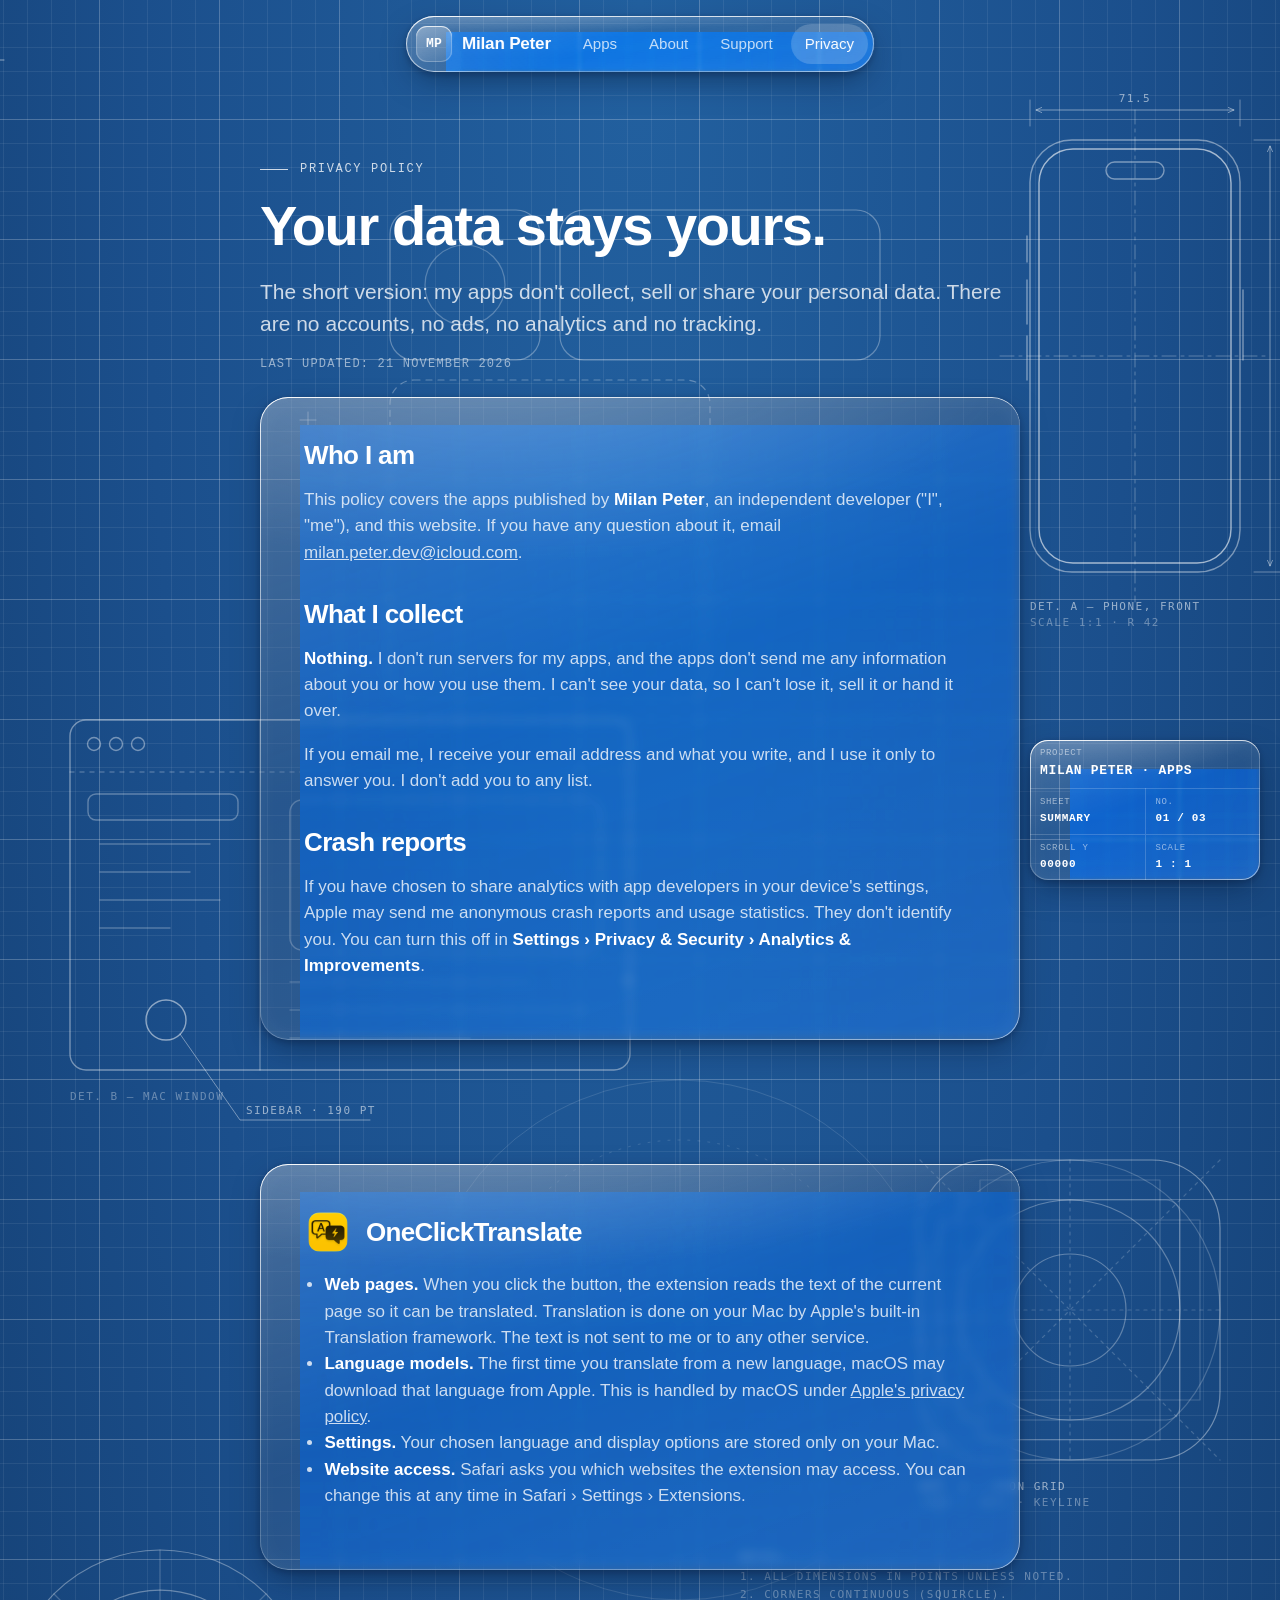
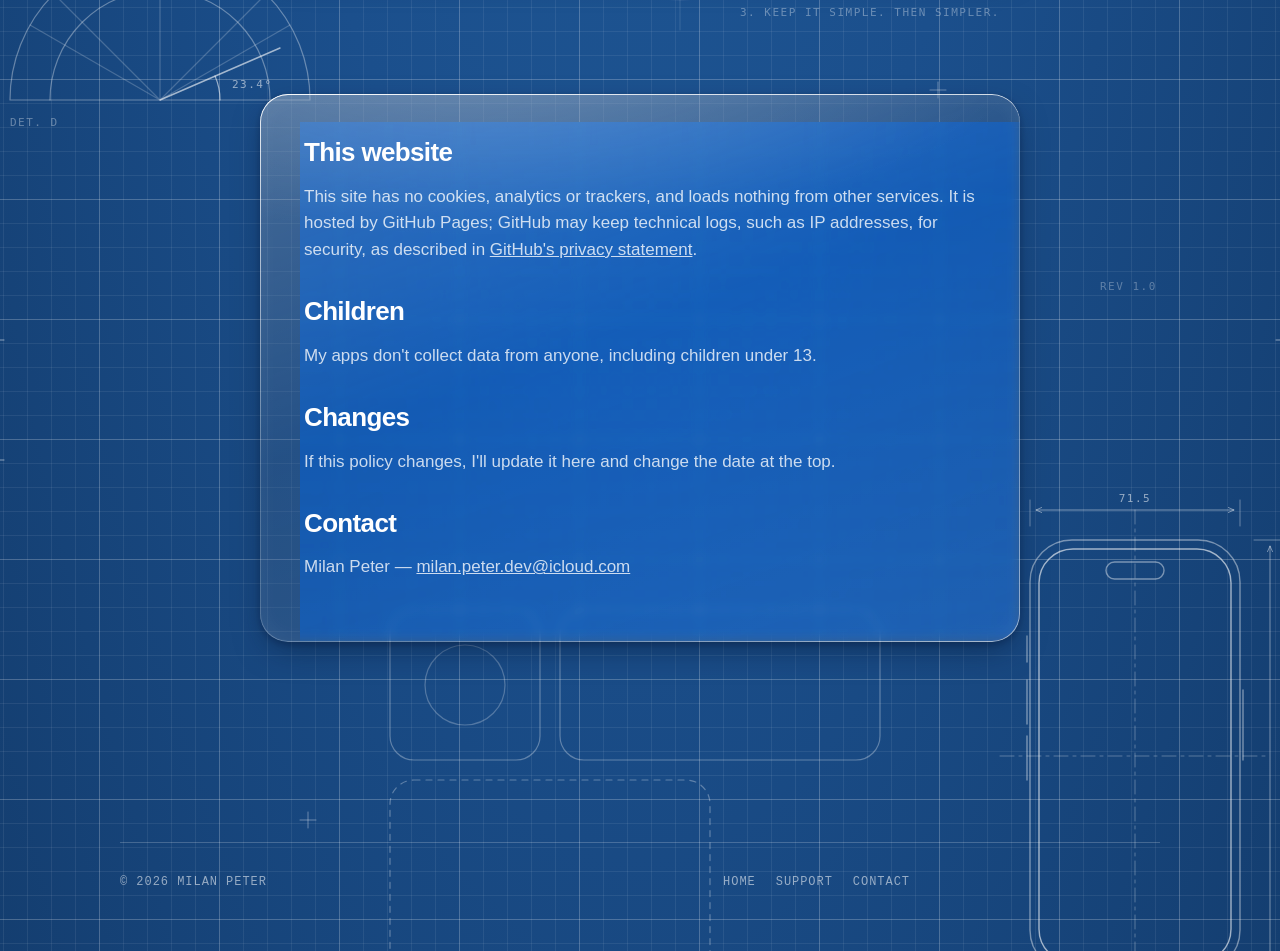
==== privacy.html @ 14f158d1 "First version of the developer website Blueprint background with fixed liquid-glass navigation, home" ====
<!doctype html>
<html lang="en">
<head>
  <meta charset="utf-8">
  <meta name="viewport" content="width=device-width, initial-scale=1, viewport-fit=cover">
  <title>Privacy Policy — Milan Peter</title>
  <meta name="description" content="Privacy policy for Milan Peter's apps and this website.">
  <meta name="theme-color" content="#1b4f8c">
  <link rel="icon" href="assets/favicon.svg" type="image/svg+xml">
  <link rel="stylesheet" href="assets/style.css">
</head>
<body>

  <nav class="nav glass" aria-label="Main">
    <a class="brand" href="index.html"><span class="monogram" aria-hidden="true">MP</span><span class="name">Milan Peter</span></a>
    <a class="link" href="index.html#apps">Apps</a>
    <a class="link" href="index.html#about">About</a>
    <a class="link" href="support.html">Support</a>
    <a class="link" href="privacy.html" aria-current="page">Privacy</a>
  </nav>

  <aside class="title-block glass" aria-hidden="true">
    <table>
      <tr><td colspan="2"><span class="k">Project</span><span class="v big">Milan Peter · Apps</span></td></tr>
      <tr>
        <td><span class="k">Sheet</span><span class="v" id="tb-sheet">Privacy</span></td>
        <td><span class="k">No.</span><span class="v" id="tb-no">01 / 03</span></td>
      </tr>
      <tr>
        <td><span class="k">Scroll Y</span><span class="v" id="tb-y">00000</span></td>
        <td><span class="k">Scale</span><span class="v">1 : 1</span></td>
      </tr>
    </table>
  </aside>

  <main>
    <div class="doc">

      <section id="summary" data-sheet="Summary" style="padding-top:20px">
        <p class="eyebrow">Privacy Policy</p>
        <h1>Your data stays yours.</h1>
        <p class="lede">The short version: my apps don't collect, sell or share your personal data. There are no accounts, no ads, no analytics and no tracking.</p>
        <p class="updated">Last updated: 21 November 2026</p>

        <div class="panel glass">
          <h2>Who I am</h2>
          <p>This policy covers the apps published by <strong>Milan Peter</strong>, an independent developer ("I", "me"), and this website. If you have any question about it, email <a href="mailto:milan.peter.dev@icloud.com">milan.peter.dev@icloud.com</a>.</p>

          <h2>What I collect</h2>
          <p><strong>Nothing.</strong> I don't run servers for my apps, and the apps don't send me any information about you or how you use them. I can't see your data, so I can't lose it, sell it or hand it over.</p>
          <p>If you email me, I receive your email address and what you write, and I use it only to answer you. I don't add you to any list.</p>

          <h2>Crash reports</h2>
          <p>If you have chosen to share analytics with app developers in your device's settings, Apple may send me anonymous crash reports and usage statistics. They don't identify you. You can turn this off in <strong>Settings › Privacy &amp; Security › Analytics &amp; Improvements</strong>.</p>
        </div>
      </section>

      <section id="oneclicktranslate" data-sheet="OneClickTranslate" style="padding-top:20px">
        <div class="panel glass">
          <div class="app-heading">
            <img src="assets/icons/oneclicktranslate.png" alt="" width="48" height="48">
            <h2 style="margin:0">OneClickTranslate</h2>
          </div>
          <ul style="margin-top:16px">
            <li><strong>Web pages.</strong> When you click the button, the extension reads the text of the current page so it can be translated. Translation is done on your Mac by Apple's built-in Translation framework. The text is not sent to me or to any other service.</li>
            <li><strong>Language models.</strong> The first time you translate from a new language, macOS may download that language from Apple. This is handled by macOS under <a href="https://www.apple.com/legal/privacy/" rel="noopener">Apple's privacy policy</a>.</li>
            <li><strong>Settings.</strong> Your chosen language and display options are stored only on your Mac.</li>
            <li><strong>Website access.</strong> Safari asks you which websites the extension may access. You can change this at any time in Safari › Settings › Extensions.</li>
          </ul>
        </div>
      </section>


      <section id="website" data-sheet="Website" style="padding-top:20px">
        <div class="panel glass">
          <h2>This website</h2>
          <p>This site has no cookies, analytics or trackers, and loads nothing from other services. It is hosted by GitHub Pages; GitHub may keep technical logs, such as IP addresses, for security, as described in <a href="https://docs.github.com/en/site-policy/privacy-policies/github-general-privacy-statement" rel="noopener">GitHub's privacy statement</a>.</p>

          <h2>Children</h2>
          <p>My apps don't collect data from anyone, including children under 13.</p>

          <h2>Changes</h2>
          <p>If this policy changes, I'll update it here and change the date at the top.</p>

          <h2>Contact</h2>
          <p>Milan Peter — <a href="mailto:milan.peter.dev@icloud.com">milan.peter.dev@icloud.com</a></p>
        </div>
      </section>

    </div>
  </main>

  <footer class="site-footer">
    <span>© <span id="year">2026</span> Milan Peter</span>
    <nav>
      <a href="index.html">Home</a>
      <a href="support.html">Support</a>
      <a href="mailto:milan.peter.dev@icloud.com">Contact</a>
    </nav>
  </footer>

  <script src="assets/site.js"></script>
</body>
</html>
---- assets/style.css ----
/* ==========================================================
   Blueprint + Liquid Glass
   The page (grid + drawings) scrolls; the glass stays put.
   ========================================================== */

:root {
  --paper: #1b4f8c;          /* blueprint blue */
  --paper-deep: #143e70;
  --line-minor: rgba(255, 255, 255, 0.07);
  --line-major: rgba(255, 255, 255, 0.17);
  --ink: #ffffff;
  --ink-soft: rgba(255, 255, 255, 0.78);
  --ink-faint: rgba(255, 255, 255, 0.55);
  --accent: #ffd75e;         /* "highlighter" yellow for small marks */

  --glass-fill: rgba(255, 255, 255, 0.10);
  --glass-edge: rgba(255, 255, 255, 0.38);
  --glass-blur: 5px;         /* low on purpose: the grid stays visible through the glass */

  --minor: 24px;
  --major: 120px;
  --radius: 28px;
  --gutter: 16px;

  --font: -apple-system, BlinkMacSystemFont, "SF Pro Text", "Helvetica Neue", Helvetica, Arial, sans-serif;
  --font-display: -apple-system, BlinkMacSystemFont, "SF Pro Display", "Helvetica Neue", Helvetica, Arial, sans-serif;
  --mono: ui-monospace, "SF Mono", SFMono-Regular, Menlo, Consolas, monospace;

  color-scheme: dark;
}

* { box-sizing: border-box; }

html { scroll-behavior: smooth; scroll-padding-top: 110px; }
@media (prefers-reduced-motion: reduce) { html { scroll-behavior: auto; } }

body {
  margin: 0;
  min-height: 100vh;
  font-family: var(--font);
  font-size: 17px;
  line-height: 1.55;
  color: var(--ink);
  -webkit-font-smoothing: antialiased;
  overflow-x: hidden;

  /* The paper itself. It scrolls with the page (not fixed),
     so it moves behind the fixed glass. */
  background-color: var(--paper);
  background-image:
    url("sheet.svg"),
    linear-gradient(var(--line-major) 1px, transparent 1px),
    linear-gradient(90deg, var(--line-major) 1px, transparent 1px),
    linear-gradient(var(--line-minor) 1px, transparent 1px),
    linear-gradient(90deg, var(--line-minor) 1px, transparent 1px),
    radial-gradient(ellipse at 50% 0%, #22609f 0%, var(--paper) 55%, var(--paper-deep) 100%);
  background-size:
    1440px 2000px,
    var(--major) var(--major),
    var(--major) var(--major),
    var(--minor) var(--minor),
    var(--minor) var(--minor),
    100% 100%;
  background-position:
    center top,
    center -1px, calc(50% - 1px) 0,
    center -1px, calc(50% - 1px) 0,
    0 0;
  background-repeat: repeat-y, repeat, repeat, repeat, repeat, no-repeat;
  background-attachment: scroll;
}

a { color: inherit; }
img { max-width: 100%; display: block; }

::selection { background: var(--accent); color: #10335d; }

/* ---------- Liquid glass ---------- */

.glass {
  position: relative;
  isolation: isolate;
  background:
    linear-gradient(160deg, rgba(255, 255, 255, 0.20) 0%, rgba(255, 255, 255, 0.06) 45%, rgba(255, 255, 255, 0.10) 100%);
  -webkit-backdrop-filter: blur(var(--glass-blur)) saturate(170%) brightness(1.08);
  backdrop-filter: blur(var(--glass-blur)) saturate(170%) brightness(1.08);
  border-radius: var(--radius);
  box-shadow:
    inset 0 1px 0.5px rgba(255, 255, 255, 0.75),      /* top specular line */
    inset 0 -1px 1px rgba(255, 255, 255, 0.18),       /* bottom rim */
    inset 0 0 0 1px rgba(255, 255, 255, 0.10),
    inset 0 0 24px rgba(255, 255, 255, 0.06),         /* inner glow */
    0 12px 32px -8px rgba(4, 20, 48, 0.55),           /* lift */
    0 2px 6px rgba(4, 20, 48, 0.25);
}

/* Bright rim that catches light on two corners, like Apple's glass. */
.glass::before {
  content: "";
  position: absolute;
  inset: 0;
  border-radius: inherit;
  padding: 1px;
  background: linear-gradient(135deg,
      rgba(255, 255, 255, 0.85) 0%,
      rgba(255, 255, 255, 0.10) 30%,
      rgba(255, 255, 255, 0.02) 55%,
      rgba(255, 255, 255, 0.45) 100%);
  -webkit-mask: linear-gradient(#000 0 0) content-box, linear-gradient(#000 0 0);
  -webkit-mask-composite: xor;
  mask: linear-gradient(#000 0 0) content-box exclude, linear-gradient(#000 0 0);
  pointer-events: none;
  z-index: 1;
}

/* Soft sheen across the top half. */
.glass::after {
  content: "";
  position: absolute;
  inset: 0;
  border-radius: inherit;
  background: radial-gradient(120% 60% at 30% -10%, rgba(255, 255, 255, 0.22), transparent 60%);
  pointer-events: none;
  z-index: -1;
}

@media (prefers-reduced-transparency: reduce) {
  .glass {
    background: rgba(20, 62, 112, 0.94);
    -webkit-backdrop-filter: none;
    backdrop-filter: none;
  }
}

/* ---------- Fixed: top navigation ---------- */

.nav {
  position: fixed;
  top: 16px;
  left: 50%;
  transform: translateX(-50%);
  z-index: 50;
  display: flex;
  align-items: center;
  gap: 4px;
  padding: 6px;
  border-radius: 999px;
  max-width: calc(100% - 2 * var(--gutter));
}

.nav > * { position: relative; z-index: 2; }

.nav .brand {
  display: flex;
  align-items: center;
  gap: 10px;
  padding: 4px 14px 4px 4px;
  text-decoration: none;
  font-weight: 600;
  letter-spacing: -0.01em;
  white-space: nowrap;
}

.monogram {
  width: 36px;
  height: 36px;
  border-radius: 11px;
  display: grid;
  place-items: center;
  font-family: var(--mono);
  font-size: 13px;
  font-weight: 700;
  letter-spacing: 0.02em;
  color: #fff;
  background: linear-gradient(160deg, rgba(255,255,255,.35), rgba(255,255,255,.08));
  box-shadow: inset 0 1px 0 rgba(255,255,255,.7), inset 0 0 0 1px rgba(255,255,255,.25);
}

.nav a.link {
  text-decoration: none;
  padding: 8px 14px;
  border-radius: 999px;
  font-size: 15px;
  font-weight: 500;
  color: var(--ink-soft);
  white-space: nowrap;
  transition: background-color .2s, color .2s;
}
.nav a.link:hover { color: var(--ink); background: rgba(255, 255, 255, 0.12); }
.nav a.link[aria-current="page"],
.nav a.link.is-active { color: var(--ink); background: rgba(255, 255, 255, 0.18); }

@media (max-width: 560px) {
  .nav .brand .name { display: none; }
  .nav .brand { padding-right: 4px; }
  .nav a.link { padding: 8px 10px; font-size: 14px; }
}

/* ---------- Fixed: title block (bottom right, like on a real drawing) ---------- */

.title-block {
  position: fixed;
  right: 20px;
  bottom: 20px;
  z-index: 40;
  width: 230px;
  border-radius: 18px;
  font-family: var(--mono);
  font-size: 11px;
  letter-spacing: 0.06em;
  text-transform: uppercase;
  overflow: hidden;
}
.title-block table { width: 100%; border-collapse: collapse; position: relative; z-index: 2; }
.title-block td {
  padding: 7px 10px;
  border-bottom: 1px solid rgba(255, 255, 255, 0.18);
  vertical-align: top;
}
.title-block tr:last-child td { border-bottom: 0; }
.title-block td + td { border-left: 1px solid rgba(255, 255, 255, 0.18); }
.title-block .k { color: var(--ink-faint); font-size: 9px; display: block; }
.title-block .v { color: var(--ink); font-weight: 600; }
.title-block .v.big { font-size: 13px; }

@media (max-width: 1279px) { .title-block { display: none; } }

/* ---------- Fixed: sheet index (left edge) ---------- */

.sheet-index {
  position: fixed;
  left: 20px;
  top: 50%;
  transform: translateY(-50%);
  z-index: 40;
  display: flex;
  flex-direction: column;
  gap: 4px;
  padding: 8px;
  border-radius: 22px;
}
.sheet-index a {
  position: relative;
  z-index: 2;
  display: grid;
  place-items: center;
  width: 36px;
  height: 36px;
  border-radius: 50%;
  text-decoration: none;
  font-family: var(--mono);
  font-size: 11px;
  font-weight: 600;
  color: var(--ink-faint);
  transition: background-color .2s, color .2s;
}
.sheet-index a:hover { color: var(--ink); }
.sheet-index a.is-active { color: #10335d; background: rgba(255, 255, 255, 0.9); }

@media (max-width: 1100px) { .sheet-index { display: none; } }

/* ---------- Layout ---------- */

main {
  width: min(1040px, 100% - 2 * var(--gutter));
  margin: 0 auto;
  padding: 140px 0 120px;
}

section { padding: 80px 0; }

.eyebrow {
  font-family: var(--mono);
  font-size: 12px;
  letter-spacing: 0.14em;
  text-transform: uppercase;
  color: var(--ink-faint);
  display: flex;
  align-items: center;
  gap: 12px;
  margin: 0 0 18px;
}
.eyebrow::before {
  content: "";
  width: 28px;
  height: 1px;
  background: currentColor;
}

h1, h2, h3 { font-family: var(--font-display); letter-spacing: -0.025em; margin: 0; }
h1 { font-size: clamp(40px, 7vw, 76px); line-height: 1.02; font-weight: 700; }
h2 { font-size: clamp(30px, 4.5vw, 44px); line-height: 1.1; font-weight: 700; margin-bottom: 14px; }
h3 { font-size: 22px; line-height: 1.2; font-weight: 650; }

.lede { font-size: clamp(18px, 2.2vw, 21px); color: var(--ink-soft); max-width: 36em; margin: 22px 0 0; }
.muted { color: var(--ink-soft); }

/* Hand-drawn style underline on a word. */
.mark {
  background: linear-gradient(transparent 86%, var(--accent) 86%, var(--accent) 93%, transparent 93%);
  padding: 0 .04em;
}

/* ---------- Hero ---------- */

.hero { padding-top: 40px; }
.hero .spec {
  display: flex;
  flex-wrap: wrap;
  gap: 10px;
  margin-top: 32px;
}
.chip {
  display: inline-flex;
  align-items: center;
  gap: 8px;
  padding: 9px 16px;
  border-radius: 999px;
  font-size: 14px;
  font-weight: 500;
  text-decoration: none;
  white-space: nowrap;
}
.chip > * { position: relative; z-index: 2; }
.chip .dot { width: 7px; height: 7px; border-radius: 50%; background: var(--accent); box-shadow: 0 0 10px var(--accent); }

.button {
  display: inline-flex;
  align-items: center;
  gap: 8px;
  padding: 12px 22px;
  border-radius: 999px;
  font-weight: 600;
  text-decoration: none;
  transition: transform .15s;
}
.button:hover { transform: translateY(-1px); }
.button span { position: relative; z-index: 2; }

/* ---------- Apps ---------- */

.apps {
  display: grid;
  grid-template-columns: repeat(2, minmax(0, 1fr));
  gap: 20px;
  margin-top: 36px;
}
@media (max-width: 760px) { .apps { grid-template-columns: 1fr; } }

.app-card {
  padding: 26px;
  display: flex;
  flex-direction: column;
  gap: 16px;
  min-height: 290px;
}
.app-card > * { position: relative; z-index: 2; }
.app-card header { display: flex; align-items: center; gap: 16px; }
.app-card .icon {
  width: 72px;
  height: 72px;
  border-radius: 18px;
  flex: none;
  box-shadow: 0 8px 18px -6px rgba(0, 0, 0, 0.45);
}
.app-card .icon.drawn {
  display: grid;
  place-items: center;
  background: linear-gradient(145deg, #f2b14a 0%, #e5743a 55%, #d8473f 100%);
}
.app-card .platform {
  font-family: var(--mono);
  font-size: 11px;
  letter-spacing: 0.1em;
  text-transform: uppercase;
  color: var(--ink-faint);
  margin-top: 4px;
}
.app-card p { margin: 0; color: var(--ink-soft); }
.app-card ul { margin: 0; padding-left: 1.1em; color: var(--ink-soft); font-size: 15px; }
.app-card ul li { margin: 2px 0; }
.app-card footer {
  margin-top: auto;
  display: flex;
  flex-wrap: wrap;
  align-items: center;
  gap: 10px 16px;
  font-size: 14px;
}
.app-card footer a { color: var(--ink-soft); text-underline-offset: 3px; }
.app-card footer a:hover { color: var(--ink); }

.status {
  display: inline-flex;
  align-items: center;
  gap: 7px;
  font-family: var(--mono);
  font-size: 11px;
  letter-spacing: 0.08em;
  text-transform: uppercase;
  padding: 5px 10px;
  border-radius: 999px;
  background: rgba(255, 255, 255, 0.12);
  border: 1px solid rgba(255, 255, 255, 0.22);
}
.status::before { content: ""; width: 6px; height: 6px; border-radius: 50%; background: var(--accent); }
.status.building::before { background: #8fd3ff; }

/* An empty "sheet" for the apps that are still being drawn. */
.app-card.draft {
  border: 1.5px dashed rgba(255, 255, 255, 0.35);
  border-radius: var(--radius);
  background: transparent;
  align-items: center;
  justify-content: center;
  text-align: center;
  font-family: var(--mono);
  font-size: 12px;
  letter-spacing: 0.12em;
  text-transform: uppercase;
  color: var(--ink-faint);
  min-height: 200px;
}
.app-card.draft .cross {
  width: 46px;
  height: 46px;
  border: 1px solid rgba(255, 255, 255, 0.35);
  border-radius: 12px;
  position: relative;
}
.app-card.draft .cross::before,
.app-card.draft .cross::after {
  content: "";
  position: absolute;
  inset: 50% 10px auto;
  height: 1px;
  background: rgba(255, 255, 255, 0.45);
}
.app-card.draft .cross::after { transform: rotate(90deg); }

/* ---------- Panels (about, contact, legal text) ---------- */

.panel { padding: clamp(24px, 4vw, 44px); }
.panel > * { position: relative; z-index: 2; }

.two-col {
  display: grid;
  grid-template-columns: 1.3fr 1fr;
  gap: 20px;
  align-items: stretch;
}
@media (max-width: 760px) { .two-col { grid-template-columns: 1fr; } }

.facts { list-style: none; margin: 0; padding: 0; font-size: 15px; }
.facts li {
  display: flex;
  justify-content: space-between;
  gap: 16px;
  padding: 12px 0;
  border-bottom: 1px solid rgba(255, 255, 255, 0.16);
}
.facts li:last-child { border-bottom: 0; }
.facts .k { font-family: var(--mono); font-size: 12px; letter-spacing: 0.08em; text-transform: uppercase; color: var(--ink-faint); }
.facts .v { text-align: right; }

/* Long text pages: privacy, support */
.doc { max-width: 760px; margin: 0 auto; }
.doc h1 { font-size: clamp(36px, 6vw, 56px); }
.doc .panel { margin-top: 24px; }
/* Long reading text: frostier glass so the drawings don't fight the words. */
.doc .panel, #about .panel, #contact .panel { --glass-blur: 14px; background-color: rgba(20, 62, 112, 0.25); }
.doc h2 { font-size: 26px; margin: 34px 0 10px; }
.doc h2:first-child { margin-top: 0; }
.doc h3 { font-size: 18px; margin: 22px 0 6px; }
.doc p, .doc li { color: var(--ink-soft); }
.doc ul { padding-left: 1.2em; }
.doc strong { color: var(--ink); }
.doc .updated { font-family: var(--mono); font-size: 12px; letter-spacing: 0.1em; text-transform: uppercase; color: var(--ink-faint); margin-top: 14px; }
.doc details { border-top: 1px solid rgba(255,255,255,.16); padding: 14px 0; }
.doc details:last-of-type { border-bottom: 1px solid rgba(255,255,255,.16); }
.doc summary { cursor: pointer; font-weight: 600; color: var(--ink); }
.doc details p { margin: 10px 0 0; }

.app-heading { display: flex; align-items: center; gap: 14px; }
.app-heading img, .app-heading .icon { width: 48px; height: 48px; border-radius: 12px; flex: none; }

/* ---------- Footer ---------- */

.site-footer {
  width: min(1040px, 100% - 2 * var(--gutter));
  margin: 0 auto;
  padding: 30px 0 60px;
  display: flex;
  flex-wrap: wrap;
  justify-content: space-between;
  gap: 12px 24px;
  font-family: var(--mono);
  font-size: 12px;
  letter-spacing: 0.08em;
  text-transform: uppercase;
  color: var(--ink-faint);
  border-top: 1px solid rgba(255, 255, 255, 0.2);
}
.site-footer nav { display: flex; gap: 20px; flex-wrap: wrap; }
.site-footer a { text-decoration: none; }
.site-footer a:hover { color: var(--ink); }

/* Room so the fixed title block never covers the last lines. */
@media (min-width: 1280px) { .site-footer { padding-right: 250px; } }
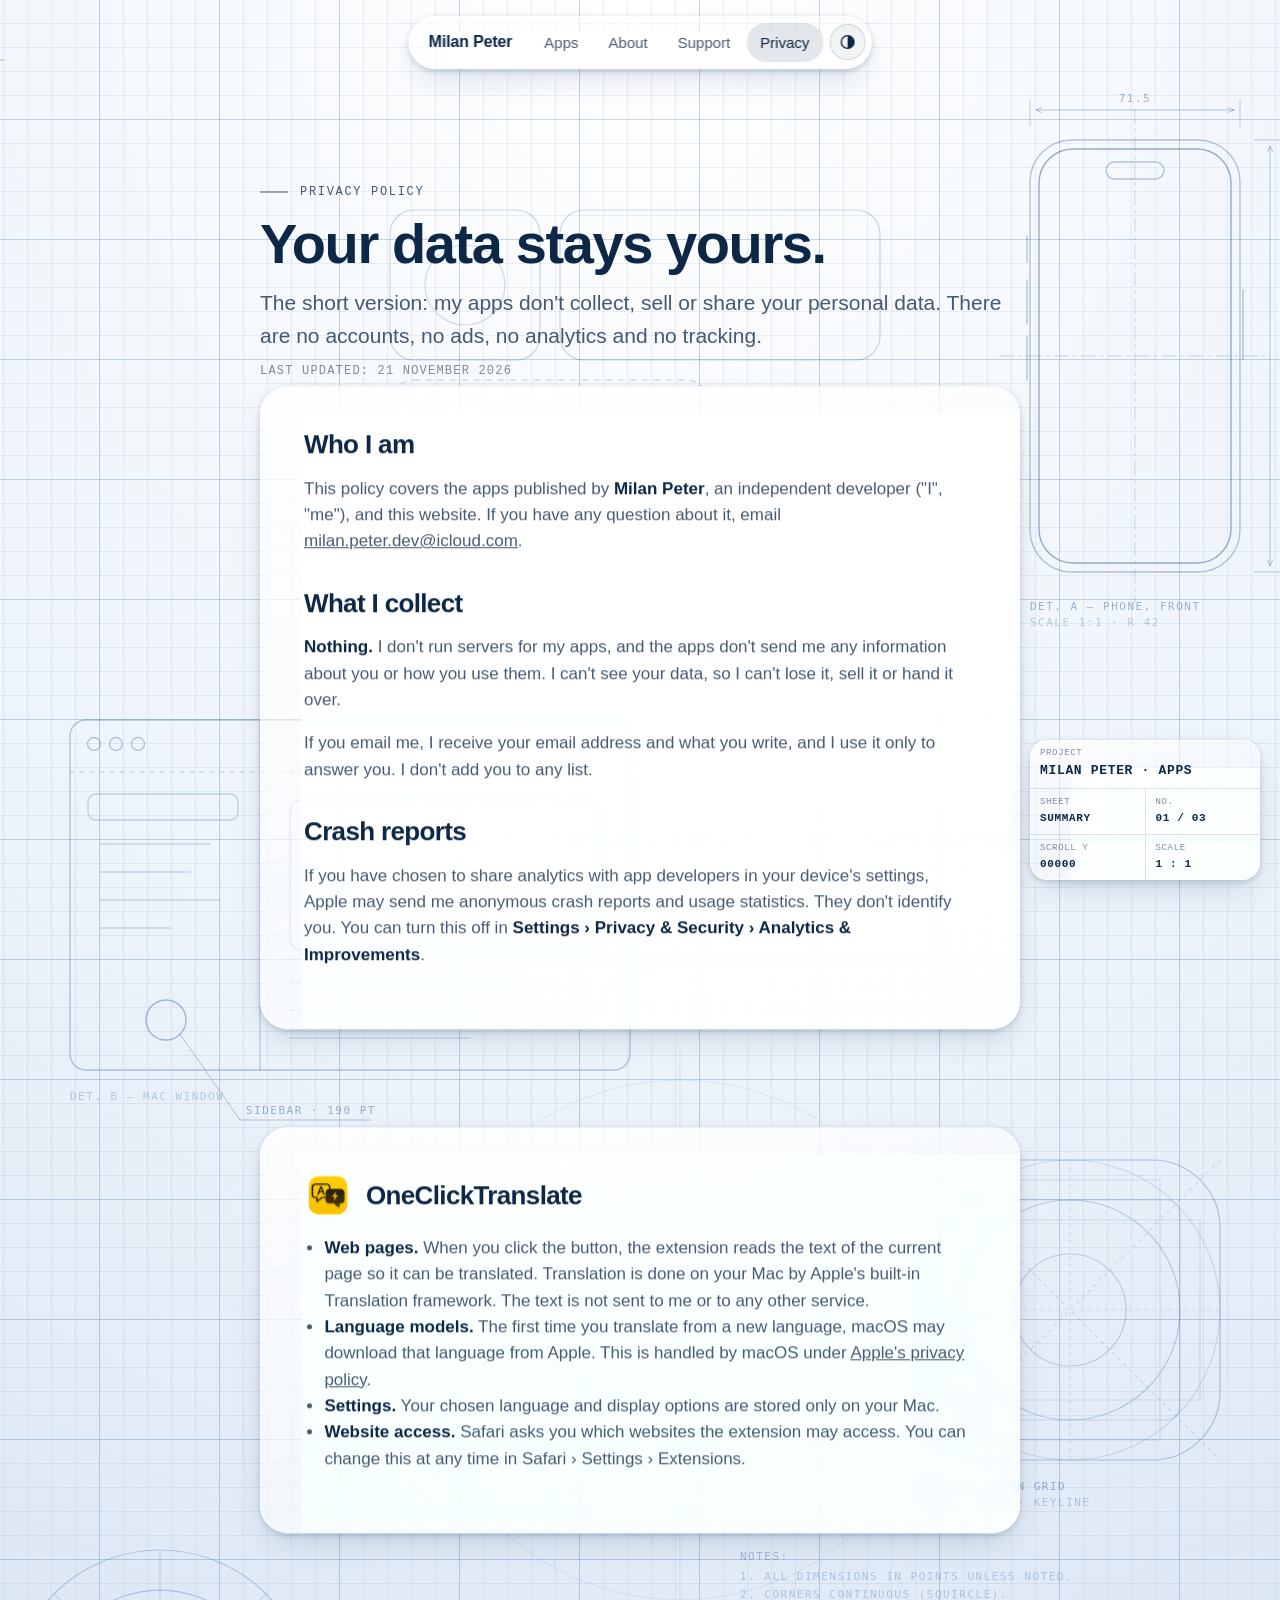
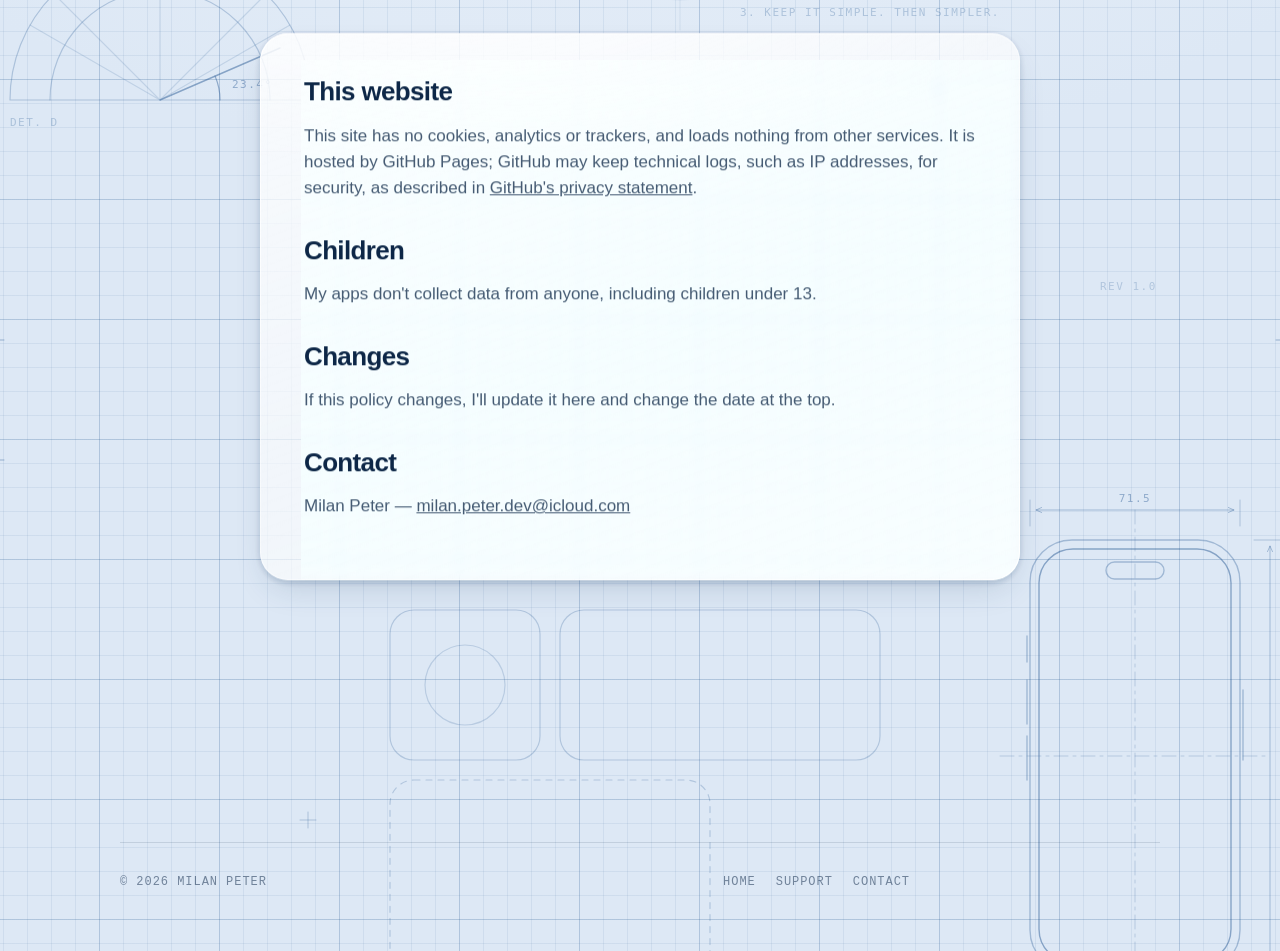
==== commit de879356: "Light and dark appearance, scroll depth, new intro text - Appearance button: Automatic, Light, Dark " ====
--- a/privacy.html
+++ b/privacy.html
@@ -1,23 +1,28 @@
 <!doctype html>
-<html lang="en">
+<html lang="en" data-choice="auto">
 <head>
   <meta charset="utf-8">
   <meta name="viewport" content="width=device-width, initial-scale=1, viewport-fit=cover">
   <title>Privacy Policy — Milan Peter</title>
   <meta name="description" content="Privacy policy for Milan Peter's apps and this website.">
-  <meta name="theme-color" content="#1b4f8c">
+  <meta name="theme-color" content="#eef4fb">
   <link rel="icon" href="assets/favicon.svg" type="image/svg+xml">
+  <script>(function(){var c="auto";try{c=localStorage.getItem("theme")||"auto"}catch(e){}var r=document.documentElement;r.setAttribute("data-choice",c);if(c==="light"||c==="dark")r.setAttribute("data-theme",c);})();</script>
   <link rel="stylesheet" href="assets/style.css">
 </head>
 <body>
 
   <nav class="nav glass" aria-label="Main">
-    <a class="brand" href="index.html"><span class="monogram" aria-hidden="true">MP</span><span class="name">Milan Peter</span></a>
+    <a class="brand" href="index.html">Milan Peter</a>
     <a class="link" href="index.html#apps">Apps</a>
     <a class="link" href="index.html#about">About</a>
     <a class="link" href="support.html">Support</a>
     <a class="link" href="privacy.html" aria-current="page">Privacy</a>
+    <button class="theme-toggle" type="button" aria-label="Appearance: Automatic" title="Appearance: Automatic"><svg class="i-auto" viewBox="0 0 24 24" fill="none" stroke="currentColor" stroke-width="1.8" aria-hidden="true"><circle cx="12" cy="12" r="8.5"/><path d="M12 3.5a8.5 8.5 0 0 1 0 17z" fill="currentColor" stroke="none"/></svg><svg class="i-light" viewBox="0 0 24 24" fill="none" stroke="currentColor" stroke-width="1.8" stroke-linecap="round" aria-hidden="true"><circle cx="12" cy="12" r="4"/><path d="M12 2.5v2.2M12 19.3v2.2M4.6 4.6l1.6 1.6M17.8 17.8l1.6 1.6M2.5 12h2.2M19.3 12h2.2M4.6 19.4l1.6-1.6M17.8 6.2l1.6-1.6"/></svg><svg class="i-dark" viewBox="0 0 24 24" fill="none" stroke="currentColor" stroke-width="1.8" stroke-linejoin="round" aria-hidden="true"><path d="M20 14.5A8 8 0 0 1 9.5 4a8 8 0 1 0 10.5 10.5z"/></svg></button>
   </nav>
+
+  <!-- Phones: the appearance button floats bottom right -->
+  <button class="theme-toggle theme-fab glass" type="button" aria-label="Appearance: Automatic" title="Appearance: Automatic"><svg class="i-auto" viewBox="0 0 24 24" fill="none" stroke="currentColor" stroke-width="1.8" aria-hidden="true"><circle cx="12" cy="12" r="8.5"/><path d="M12 3.5a8.5 8.5 0 0 1 0 17z" fill="currentColor" stroke="none"/></svg><svg class="i-light" viewBox="0 0 24 24" fill="none" stroke="currentColor" stroke-width="1.8" stroke-linecap="round" aria-hidden="true"><circle cx="12" cy="12" r="4"/><path d="M12 2.5v2.2M12 19.3v2.2M4.6 4.6l1.6 1.6M17.8 17.8l1.6 1.6M2.5 12h2.2M19.3 12h2.2M4.6 19.4l1.6-1.6M17.8 6.2l1.6-1.6"/></svg><svg class="i-dark" viewBox="0 0 24 24" fill="none" stroke="currentColor" stroke-width="1.8" stroke-linejoin="round" aria-hidden="true"><path d="M20 14.5A8 8 0 0 1 9.5 4a8 8 0 1 0 10.5 10.5z"/></svg></button>
 
   <aside class="title-block glass" aria-hidden="true">
     <table>
--- a/assets/style.css
+++ b/assets/style.css
@@ -1,22 +1,112 @@
 /* ==========================================================
    Blueprint + Liquid Glass
-   The page (grid + drawings) scrolls; the glass stays put.
+   The paper (grid + drawings) scrolls; the glass stays put.
+   Light and dark appearance: Automatic follows the device,
+   or the visitor picks one with the button in the header.
    ========================================================== */
 
+/* ---------- Light (default) ---------- */
 :root {
-  --paper: #1b4f8c;          /* blueprint blue */
-  --paper-deep: #143e70;
-  --line-minor: rgba(255, 255, 255, 0.07);
-  --line-major: rgba(255, 255, 255, 0.17);
-  --ink: #ffffff;
-  --ink-soft: rgba(255, 255, 255, 0.78);
-  --ink-faint: rgba(255, 255, 255, 0.55);
-  --accent: #ffd75e;         /* "highlighter" yellow for small marks */
-
-  --glass-fill: rgba(255, 255, 255, 0.10);
-  --glass-edge: rgba(255, 255, 255, 0.38);
-  --glass-blur: 5px;         /* low on purpose: the grid stays visible through the glass */
-
+  --paper: #eef4fb;
+  --paper-glow: #ffffff;
+  --paper-edge: #dde8f5;
+  --line-minor: rgba(27, 79, 140, 0.08);
+  --line-major: rgba(27, 79, 140, 0.17);
+  --draw: #1b4f8c;
+  --draw-opacity: 0.75;
+
+  --ink: #0d2747;
+  --ink-soft: rgba(13, 39, 71, 0.76);
+  --ink-faint: rgba(13, 39, 71, 0.52);
+  --accent: #f2ad00;
+
+  --glass-top: rgba(255, 255, 255, 0.66);
+  --glass-bottom: rgba(255, 255, 255, 0.34);
+  --rim-strong: rgba(255, 255, 255, 1);
+  --rim-weak: rgba(255, 255, 255, 0.35);
+  --sheen: rgba(255, 255, 255, 0.55);
+  --shadow: rgba(24, 58, 102, 0.20);
+  --reading-tint: rgba(255, 255, 255, 0.40);
+
+  --hair: rgba(13, 39, 71, 0.13);
+  --chip-bg: rgba(13, 39, 71, 0.05);
+  --chip-border: rgba(13, 39, 71, 0.14);
+  --hover: rgba(13, 39, 71, 0.07);
+  --active: rgba(13, 39, 71, 0.11);
+  --draft-line: rgba(27, 79, 140, 0.35);
+
+  color-scheme: light;
+}
+
+/* ---------- Dark ---------- */
+@media (prefers-color-scheme: dark) {
+  :root:not([data-theme="light"]) {
+    --paper: #111821;
+    --paper-glow: #18222f;
+    --paper-edge: #0b1016;
+    --line-minor: rgba(150, 190, 240, 0.055);
+    --line-major: rgba(150, 190, 240, 0.12);
+    --draw: #a9caf2;
+    --draw-opacity: 0.7;
+
+    --ink: #f1f5fa;
+    --ink-soft: rgba(241, 245, 250, 0.76);
+    --ink-faint: rgba(241, 245, 250, 0.50);
+    --accent: #ffd75e;
+
+    --glass-top: rgba(78, 88, 104, 0.42);
+    --glass-bottom: rgba(38, 44, 54, 0.30);
+    --rim-strong: rgba(255, 255, 255, 0.50);
+    --rim-weak: rgba(255, 255, 255, 0.06);
+    --sheen: rgba(255, 255, 255, 0.10);
+    --shadow: rgba(0, 0, 0, 0.55);
+    --reading-tint: rgba(18, 22, 30, 0.40);
+
+    --hair: rgba(255, 255, 255, 0.12);
+    --chip-bg: rgba(255, 255, 255, 0.07);
+    --chip-border: rgba(255, 255, 255, 0.16);
+    --hover: rgba(255, 255, 255, 0.08);
+    --active: rgba(255, 255, 255, 0.15);
+    --draft-line: rgba(169, 202, 242, 0.32);
+
+    color-scheme: dark;
+  }
+}
+:root[data-theme="dark"] {
+  --paper: #111821;
+  --paper-glow: #18222f;
+  --paper-edge: #0b1016;
+  --line-minor: rgba(150, 190, 240, 0.055);
+  --line-major: rgba(150, 190, 240, 0.12);
+  --draw: #a9caf2;
+  --draw-opacity: 0.7;
+
+  --ink: #f1f5fa;
+  --ink-soft: rgba(241, 245, 250, 0.76);
+  --ink-faint: rgba(241, 245, 250, 0.50);
+  --accent: #ffd75e;
+
+  --glass-top: rgba(78, 88, 104, 0.42);
+  --glass-bottom: rgba(38, 44, 54, 0.30);
+  --rim-strong: rgba(255, 255, 255, 0.50);
+  --rim-weak: rgba(255, 255, 255, 0.06);
+  --sheen: rgba(255, 255, 255, 0.10);
+  --shadow: rgba(0, 0, 0, 0.55);
+  --reading-tint: rgba(18, 22, 30, 0.40);
+
+  --hair: rgba(255, 255, 255, 0.12);
+  --chip-bg: rgba(255, 255, 255, 0.07);
+  --chip-border: rgba(255, 255, 255, 0.16);
+  --hover: rgba(255, 255, 255, 0.08);
+  --active: rgba(255, 255, 255, 0.15);
+  --draft-line: rgba(169, 202, 242, 0.32);
+
+  color-scheme: dark;
+}
+
+/* ---------- Shared ---------- */
+:root {
+  --glass-blur: 5px;   /* low on purpose: the grid stays visible through the glass */
   --minor: 24px;
   --major: 120px;
   --radius: 28px;
@@ -25,16 +115,35 @@
   --font: -apple-system, BlinkMacSystemFont, "SF Pro Text", "Helvetica Neue", Helvetica, Arial, sans-serif;
   --font-display: -apple-system, BlinkMacSystemFont, "SF Pro Display", "Helvetica Neue", Helvetica, Arial, sans-serif;
   --mono: ui-monospace, "SF Mono", SFMono-Regular, Menlo, Consolas, monospace;
-
-  color-scheme: dark;
 }
 
 * { box-sizing: border-box; }
 
-html { scroll-behavior: smooth; scroll-padding-top: 110px; }
+/* The paper: grid lines on the page itself, so it scrolls behind the fixed glass. */
+html {
+  scroll-behavior: smooth;
+  scroll-padding-top: 110px;
+  background-color: var(--paper);
+  background-image:
+    linear-gradient(var(--line-major) 1px, transparent 1px),
+    linear-gradient(90deg, var(--line-major) 1px, transparent 1px),
+    linear-gradient(var(--line-minor) 1px, transparent 1px),
+    linear-gradient(90deg, var(--line-minor) 1px, transparent 1px),
+    radial-gradient(ellipse 120% 70% at 50% 0%, var(--paper-glow) 0%, var(--paper) 55%, var(--paper-edge) 100%);
+  background-size:
+    var(--major) var(--major),
+    var(--major) var(--major),
+    var(--minor) var(--minor),
+    var(--minor) var(--minor),
+    100% 100%;
+  background-position: center -1px, calc(50% - 1px) 0, center -1px, calc(50% - 1px) 0, 0 0;
+  background-repeat: repeat, repeat, repeat, repeat, no-repeat;
+  transition: background-color .4s;
+}
 @media (prefers-reduced-motion: reduce) { html { scroll-behavior: auto; } }
 
 body {
+  position: relative;
   margin: 0;
   min-height: 100vh;
   font-family: var(--font);
@@ -43,35 +152,27 @@
   color: var(--ink);
   -webkit-font-smoothing: antialiased;
   overflow-x: hidden;
-
-  /* The paper itself. It scrolls with the page (not fixed),
-     so it moves behind the fixed glass. */
-  background-color: var(--paper);
-  background-image:
-    url("sheet.svg"),
-    linear-gradient(var(--line-major) 1px, transparent 1px),
-    linear-gradient(90deg, var(--line-major) 1px, transparent 1px),
-    linear-gradient(var(--line-minor) 1px, transparent 1px),
-    linear-gradient(90deg, var(--line-minor) 1px, transparent 1px),
-    radial-gradient(ellipse at 50% 0%, #22609f 0%, var(--paper) 55%, var(--paper-deep) 100%);
-  background-size:
-    1440px 2000px,
-    var(--major) var(--major),
-    var(--major) var(--major),
-    var(--minor) var(--minor),
-    var(--minor) var(--minor),
-    100% 100%;
-  background-position:
-    center top,
-    center -1px, calc(50% - 1px) 0,
-    center -1px, calc(50% - 1px) 0,
-    0 0;
-  background-repeat: repeat-y, repeat, repeat, repeat, repeat, no-repeat;
-  background-attachment: scroll;
-}
+}
+
+/* The technical drawings, one copy per appearance (same drawing, different ink).
+   To change the drawing, edit both sheet-light.svg and sheet-dark.svg. */
+body::before {
+  content: "";
+  position: absolute;
+  inset: 0;
+  z-index: -1;
+  pointer-events: none;
+  opacity: var(--draw-opacity);
+  background: url("sheet-light.svg") center top / 1440px 2000px repeat-y;
+}
+@media (prefers-color-scheme: dark) {
+  :root:not([data-theme="light"]) body::before { background-image: url("sheet-dark.svg"); }
+}
+:root[data-theme="dark"] body::before { background-image: url("sheet-dark.svg"); }
 
 a { color: inherit; }
 img { max-width: 100%; display: block; }
+button { font: inherit; color: inherit; }
 
 ::selection { background: var(--accent); color: #10335d; }
 
@@ -80,18 +181,16 @@
 .glass {
   position: relative;
   isolation: isolate;
-  background:
-    linear-gradient(160deg, rgba(255, 255, 255, 0.20) 0%, rgba(255, 255, 255, 0.06) 45%, rgba(255, 255, 255, 0.10) 100%);
-  -webkit-backdrop-filter: blur(var(--glass-blur)) saturate(170%) brightness(1.08);
-  backdrop-filter: blur(var(--glass-blur)) saturate(170%) brightness(1.08);
+  background: linear-gradient(160deg, var(--glass-top) 0%, var(--glass-bottom) 55%, var(--glass-top) 130%);
+  -webkit-backdrop-filter: blur(var(--glass-blur)) saturate(170%) brightness(1.06);
+  backdrop-filter: blur(var(--glass-blur)) saturate(170%) brightness(1.06);
   border-radius: var(--radius);
   box-shadow:
-    inset 0 1px 0.5px rgba(255, 255, 255, 0.75),      /* top specular line */
-    inset 0 -1px 1px rgba(255, 255, 255, 0.18),       /* bottom rim */
-    inset 0 0 0 1px rgba(255, 255, 255, 0.10),
-    inset 0 0 24px rgba(255, 255, 255, 0.06),         /* inner glow */
-    0 12px 32px -8px rgba(4, 20, 48, 0.55),           /* lift */
-    0 2px 6px rgba(4, 20, 48, 0.25);
+    inset 0 1px 0.5px var(--rim-strong),          /* top specular line */
+    inset 0 -1px 1px var(--rim-weak),             /* bottom rim */
+    inset 0 0 0 1px var(--rim-weak),
+    0 14px 34px -10px var(--shadow),              /* lift */
+    0 2px 6px var(--shadow);
 }
 
 /* Bright rim that catches light on two corners, like Apple's glass. */
@@ -101,11 +200,7 @@
   inset: 0;
   border-radius: inherit;
   padding: 1px;
-  background: linear-gradient(135deg,
-      rgba(255, 255, 255, 0.85) 0%,
-      rgba(255, 255, 255, 0.10) 30%,
-      rgba(255, 255, 255, 0.02) 55%,
-      rgba(255, 255, 255, 0.45) 100%);
+  background: linear-gradient(135deg, var(--rim-strong) 0%, var(--rim-weak) 30%, transparent 55%, var(--rim-strong) 100%);
   -webkit-mask: linear-gradient(#000 0 0) content-box, linear-gradient(#000 0 0);
   -webkit-mask-composite: xor;
   mask: linear-gradient(#000 0 0) content-box exclude, linear-gradient(#000 0 0);
@@ -113,20 +208,20 @@
   z-index: 1;
 }
 
-/* Soft sheen across the top half. */
+/* Soft sheen across the top. */
 .glass::after {
   content: "";
   position: absolute;
   inset: 0;
   border-radius: inherit;
-  background: radial-gradient(120% 60% at 30% -10%, rgba(255, 255, 255, 0.22), transparent 60%);
+  background: radial-gradient(120% 60% at 30% -10%, var(--sheen), transparent 60%);
   pointer-events: none;
   z-index: -1;
 }
 
 @media (prefers-reduced-transparency: reduce) {
   .glass {
-    background: rgba(20, 62, 112, 0.94);
+    background: var(--paper);
     -webkit-backdrop-filter: none;
     backdrop-filter: none;
   }
@@ -142,38 +237,20 @@
   z-index: 50;
   display: flex;
   align-items: center;
-  gap: 4px;
+  gap: 2px;
   padding: 6px;
   border-radius: 999px;
   max-width: calc(100% - 2 * var(--gutter));
 }
-
 .nav > * { position: relative; z-index: 2; }
 
 .nav .brand {
-  display: flex;
-  align-items: center;
-  gap: 10px;
-  padding: 4px 14px 4px 4px;
+  padding: 8px 16px 8px 14px;
   text-decoration: none;
-  font-weight: 600;
+  font-weight: 650;
+  font-size: 16px;
   letter-spacing: -0.01em;
   white-space: nowrap;
-}
-
-.monogram {
-  width: 36px;
-  height: 36px;
-  border-radius: 11px;
-  display: grid;
-  place-items: center;
-  font-family: var(--mono);
-  font-size: 13px;
-  font-weight: 700;
-  letter-spacing: 0.02em;
-  color: #fff;
-  background: linear-gradient(160deg, rgba(255,255,255,.35), rgba(255,255,255,.08));
-  box-shadow: inset 0 1px 0 rgba(255,255,255,.7), inset 0 0 0 1px rgba(255,255,255,.25);
 }
 
 .nav a.link {
@@ -186,14 +263,65 @@
   white-space: nowrap;
   transition: background-color .2s, color .2s;
 }
-.nav a.link:hover { color: var(--ink); background: rgba(255, 255, 255, 0.12); }
+.nav a.link:hover { color: var(--ink); background: var(--hover); }
 .nav a.link[aria-current="page"],
-.nav a.link.is-active { color: var(--ink); background: rgba(255, 255, 255, 0.18); }
-
-@media (max-width: 560px) {
-  .nav .brand .name { display: none; }
-  .nav .brand { padding-right: 4px; }
-  .nav a.link { padding: 8px 10px; font-size: 14px; }
+.nav a.link.is-active { color: var(--ink); background: var(--active); }
+
+/* Appearance button: Automatic → Light → Dark */
+.theme-toggle {
+  display: grid;
+  place-items: center;
+  width: 36px;
+  height: 36px;
+  margin-left: 4px;
+  padding: 0;
+  border: 0;
+  border-radius: 50%;
+  background: var(--chip-bg);
+  box-shadow: inset 0 0 0 1px var(--chip-border);
+  cursor: pointer;
+  transition: background-color .2s;
+}
+.theme-toggle:hover { background: var(--hover); }
+.theme-toggle svg { width: 18px; height: 18px; display: none; }
+:root[data-choice="auto"]  .theme-toggle .i-auto,
+:root[data-choice="light"] .theme-toggle .i-light,
+:root[data-choice="dark"]  .theme-toggle .i-dark { display: block; }
+
+/* On phones the header is full width and the appearance button floats bottom right. */
+.theme-fab { display: none; }
+
+@media (max-width: 600px) {
+  .nav {
+    left: var(--gutter);
+    right: var(--gutter);
+    transform: none;
+    max-width: none;
+    justify-content: space-between;
+    overflow-x: auto;
+    scrollbar-width: none;
+  }
+  .nav::-webkit-scrollbar { display: none; }
+  .nav .brand { padding: 8px 6px 8px 10px; font-size: 15px; }
+  .nav a.link { padding: 8px 8px; font-size: 14px; }
+  .nav .theme-toggle { display: none; }
+
+  .theme-fab {
+    display: grid;
+    position: fixed;
+    right: var(--gutter);
+    bottom: calc(var(--gutter) + env(safe-area-inset-bottom));
+    z-index: 50;
+    width: 48px;
+    height: 48px;
+    margin: 0;
+    background: linear-gradient(160deg, var(--glass-top), var(--glass-bottom));
+  }
+  .theme-fab svg { width: 20px; height: 20px; position: relative; z-index: 2; }
+}
+@media (max-width: 380px) {
+  .nav .brand { font-size: 14px; }
+  .nav a.link { padding: 8px 6px; font-size: 13px; }
 }
 
 /* ---------- Fixed: title block (bottom right, like on a real drawing) ---------- */
@@ -212,52 +340,14 @@
   overflow: hidden;
 }
 .title-block table { width: 100%; border-collapse: collapse; position: relative; z-index: 2; }
-.title-block td {
-  padding: 7px 10px;
-  border-bottom: 1px solid rgba(255, 255, 255, 0.18);
-  vertical-align: top;
-}
+.title-block td { padding: 7px 10px; border-bottom: 1px solid var(--hair); vertical-align: top; }
 .title-block tr:last-child td { border-bottom: 0; }
-.title-block td + td { border-left: 1px solid rgba(255, 255, 255, 0.18); }
+.title-block td + td { border-left: 1px solid var(--hair); }
 .title-block .k { color: var(--ink-faint); font-size: 9px; display: block; }
 .title-block .v { color: var(--ink); font-weight: 600; }
 .title-block .v.big { font-size: 13px; }
 
 @media (max-width: 1279px) { .title-block { display: none; } }
-
-/* ---------- Fixed: sheet index (left edge) ---------- */
-
-.sheet-index {
-  position: fixed;
-  left: 20px;
-  top: 50%;
-  transform: translateY(-50%);
-  z-index: 40;
-  display: flex;
-  flex-direction: column;
-  gap: 4px;
-  padding: 8px;
-  border-radius: 22px;
-}
-.sheet-index a {
-  position: relative;
-  z-index: 2;
-  display: grid;
-  place-items: center;
-  width: 36px;
-  height: 36px;
-  border-radius: 50%;
-  text-decoration: none;
-  font-family: var(--mono);
-  font-size: 11px;
-  font-weight: 600;
-  color: var(--ink-faint);
-  transition: background-color .2s, color .2s;
-}
-.sheet-index a:hover { color: var(--ink); }
-.sheet-index a.is-active { color: #10335d; background: rgba(255, 255, 255, 0.9); }
-
-@media (max-width: 1100px) { .sheet-index { display: none; } }
 
 /* ---------- Layout ---------- */
 
@@ -268,6 +358,9 @@
 }
 
 section { padding: 80px 0; }
+
+/* Elements that drift with the scroll (see site.js) */
+[data-depth] { will-change: transform; }
 
 .eyebrow {
   font-family: var(--mono);
@@ -280,12 +373,7 @@
   gap: 12px;
   margin: 0 0 18px;
 }
-.eyebrow::before {
-  content: "";
-  width: 28px;
-  height: 1px;
-  background: currentColor;
-}
+.eyebrow::before { content: ""; width: 28px; height: 1px; background: currentColor; }
 
 h1, h2, h3 { font-family: var(--font-display); letter-spacing: -0.025em; margin: 0; }
 h1 { font-size: clamp(40px, 7vw, 76px); line-height: 1.02; font-weight: 700; }
@@ -304,12 +392,8 @@
 /* ---------- Hero ---------- */
 
 .hero { padding-top: 40px; }
-.hero .spec {
-  display: flex;
-  flex-wrap: wrap;
-  gap: 10px;
-  margin-top: 32px;
-}
+.hero .spec { display: flex; flex-wrap: wrap; gap: 10px; margin-top: 32px; }
+
 .chip {
   display: inline-flex;
   align-items: center;
@@ -347,13 +431,7 @@
 }
 @media (max-width: 760px) { .apps { grid-template-columns: 1fr; } }
 
-.app-card {
-  padding: 26px;
-  display: flex;
-  flex-direction: column;
-  gap: 16px;
-  min-height: 290px;
-}
+.app-card { padding: 26px; display: flex; flex-direction: column; gap: 16px; min-height: 290px; }
 .app-card > * { position: relative; z-index: 2; }
 .app-card header { display: flex; align-items: center; gap: 16px; }
 .app-card .icon {
@@ -361,12 +439,7 @@
   height: 72px;
   border-radius: 18px;
   flex: none;
-  box-shadow: 0 8px 18px -6px rgba(0, 0, 0, 0.45);
-}
-.app-card .icon.drawn {
-  display: grid;
-  place-items: center;
-  background: linear-gradient(145deg, #f2b14a 0%, #e5743a 55%, #d8473f 100%);
+  box-shadow: 0 8px 18px -6px rgba(0, 0, 0, 0.35);
 }
 .app-card .platform {
   font-family: var(--mono);
@@ -400,17 +473,16 @@
   text-transform: uppercase;
   padding: 5px 10px;
   border-radius: 999px;
-  background: rgba(255, 255, 255, 0.12);
-  border: 1px solid rgba(255, 255, 255, 0.22);
+  background: var(--chip-bg);
+  border: 1px solid var(--chip-border);
 }
 .status::before { content: ""; width: 6px; height: 6px; border-radius: 50%; background: var(--accent); }
-.status.building::before { background: #8fd3ff; }
+.status.building::before { background: #4fb3f0; }
 
 /* An empty "sheet" for the apps that are still being drawn. */
 .app-card.draft {
-  border: 1.5px dashed rgba(255, 255, 255, 0.35);
+  border: 1.5px dashed var(--draft-line);
   border-radius: var(--radius);
-  background: transparent;
   align-items: center;
   justify-content: center;
   text-align: center;
@@ -421,21 +493,9 @@
   color: var(--ink-faint);
   min-height: 200px;
 }
-.app-card.draft .cross {
-  width: 46px;
-  height: 46px;
-  border: 1px solid rgba(255, 255, 255, 0.35);
-  border-radius: 12px;
-  position: relative;
-}
+.app-card.draft .cross { width: 46px; height: 46px; border: 1px solid var(--draft-line); border-radius: 12px; position: relative; }
 .app-card.draft .cross::before,
-.app-card.draft .cross::after {
-  content: "";
-  position: absolute;
-  inset: 50% 10px auto;
-  height: 1px;
-  background: rgba(255, 255, 255, 0.45);
-}
+.app-card.draft .cross::after { content: ""; position: absolute; inset: 50% 10px auto; height: 1px; background: var(--draft-line); }
 .app-card.draft .cross::after { transform: rotate(90deg); }
 
 /* ---------- Panels (about, contact, legal text) ---------- */
@@ -443,22 +503,11 @@
 .panel { padding: clamp(24px, 4vw, 44px); }
 .panel > * { position: relative; z-index: 2; }
 
-.two-col {
-  display: grid;
-  grid-template-columns: 1.3fr 1fr;
-  gap: 20px;
-  align-items: stretch;
-}
+.two-col { display: grid; grid-template-columns: 1.3fr 1fr; gap: 20px; align-items: start; }
 @media (max-width: 760px) { .two-col { grid-template-columns: 1fr; } }
 
 .facts { list-style: none; margin: 0; padding: 0; font-size: 15px; }
-.facts li {
-  display: flex;
-  justify-content: space-between;
-  gap: 16px;
-  padding: 12px 0;
-  border-bottom: 1px solid rgba(255, 255, 255, 0.16);
-}
+.facts li { display: flex; justify-content: space-between; gap: 16px; padding: 12px 0; border-bottom: 1px solid var(--hair); }
 .facts li:last-child { border-bottom: 0; }
 .facts .k { font-family: var(--mono); font-size: 12px; letter-spacing: 0.08em; text-transform: uppercase; color: var(--ink-faint); }
 .facts .v { text-align: right; }
@@ -467,8 +516,6 @@
 .doc { max-width: 760px; margin: 0 auto; }
 .doc h1 { font-size: clamp(36px, 6vw, 56px); }
 .doc .panel { margin-top: 24px; }
-/* Long reading text: frostier glass so the drawings don't fight the words. */
-.doc .panel, #about .panel, #contact .panel { --glass-blur: 14px; background-color: rgba(20, 62, 112, 0.25); }
 .doc h2 { font-size: 26px; margin: 34px 0 10px; }
 .doc h2:first-child { margin-top: 0; }
 .doc h3 { font-size: 18px; margin: 22px 0 6px; }
@@ -476,13 +523,16 @@
 .doc ul { padding-left: 1.2em; }
 .doc strong { color: var(--ink); }
 .doc .updated { font-family: var(--mono); font-size: 12px; letter-spacing: 0.1em; text-transform: uppercase; color: var(--ink-faint); margin-top: 14px; }
-.doc details { border-top: 1px solid rgba(255,255,255,.16); padding: 14px 0; }
-.doc details:last-of-type { border-bottom: 1px solid rgba(255,255,255,.16); }
+.doc details { border-top: 1px solid var(--hair); padding: 14px 0; }
+.doc details:last-of-type { border-bottom: 1px solid var(--hair); }
 .doc summary { cursor: pointer; font-weight: 600; color: var(--ink); }
 .doc details p { margin: 10px 0 0; }
 
+/* Long reading text: frostier glass so the drawings don't fight the words. */
+.doc .panel, #about .panel, #contact .panel { --glass-blur: 14px; background-color: var(--reading-tint); }
+
 .app-heading { display: flex; align-items: center; gap: 14px; }
-.app-heading img, .app-heading .icon { width: 48px; height: 48px; border-radius: 12px; flex: none; }
+.app-heading img { width: 48px; height: 48px; border-radius: 12px; flex: none; }
 
 /* ---------- Footer ---------- */
 
@@ -499,7 +549,7 @@
   letter-spacing: 0.08em;
   text-transform: uppercase;
   color: var(--ink-faint);
-  border-top: 1px solid rgba(255, 255, 255, 0.2);
+  border-top: 1px solid var(--hair);
 }
 .site-footer nav { display: flex; gap: 20px; flex-wrap: wrap; }
 .site-footer a { text-decoration: none; }
@@ -507,3 +557,4 @@
 
 /* Room so the fixed title block never covers the last lines. */
 @media (min-width: 1280px) { .site-footer { padding-right: 250px; } }
+@media (max-width: 600px) { .site-footer { padding-bottom: 90px; } }
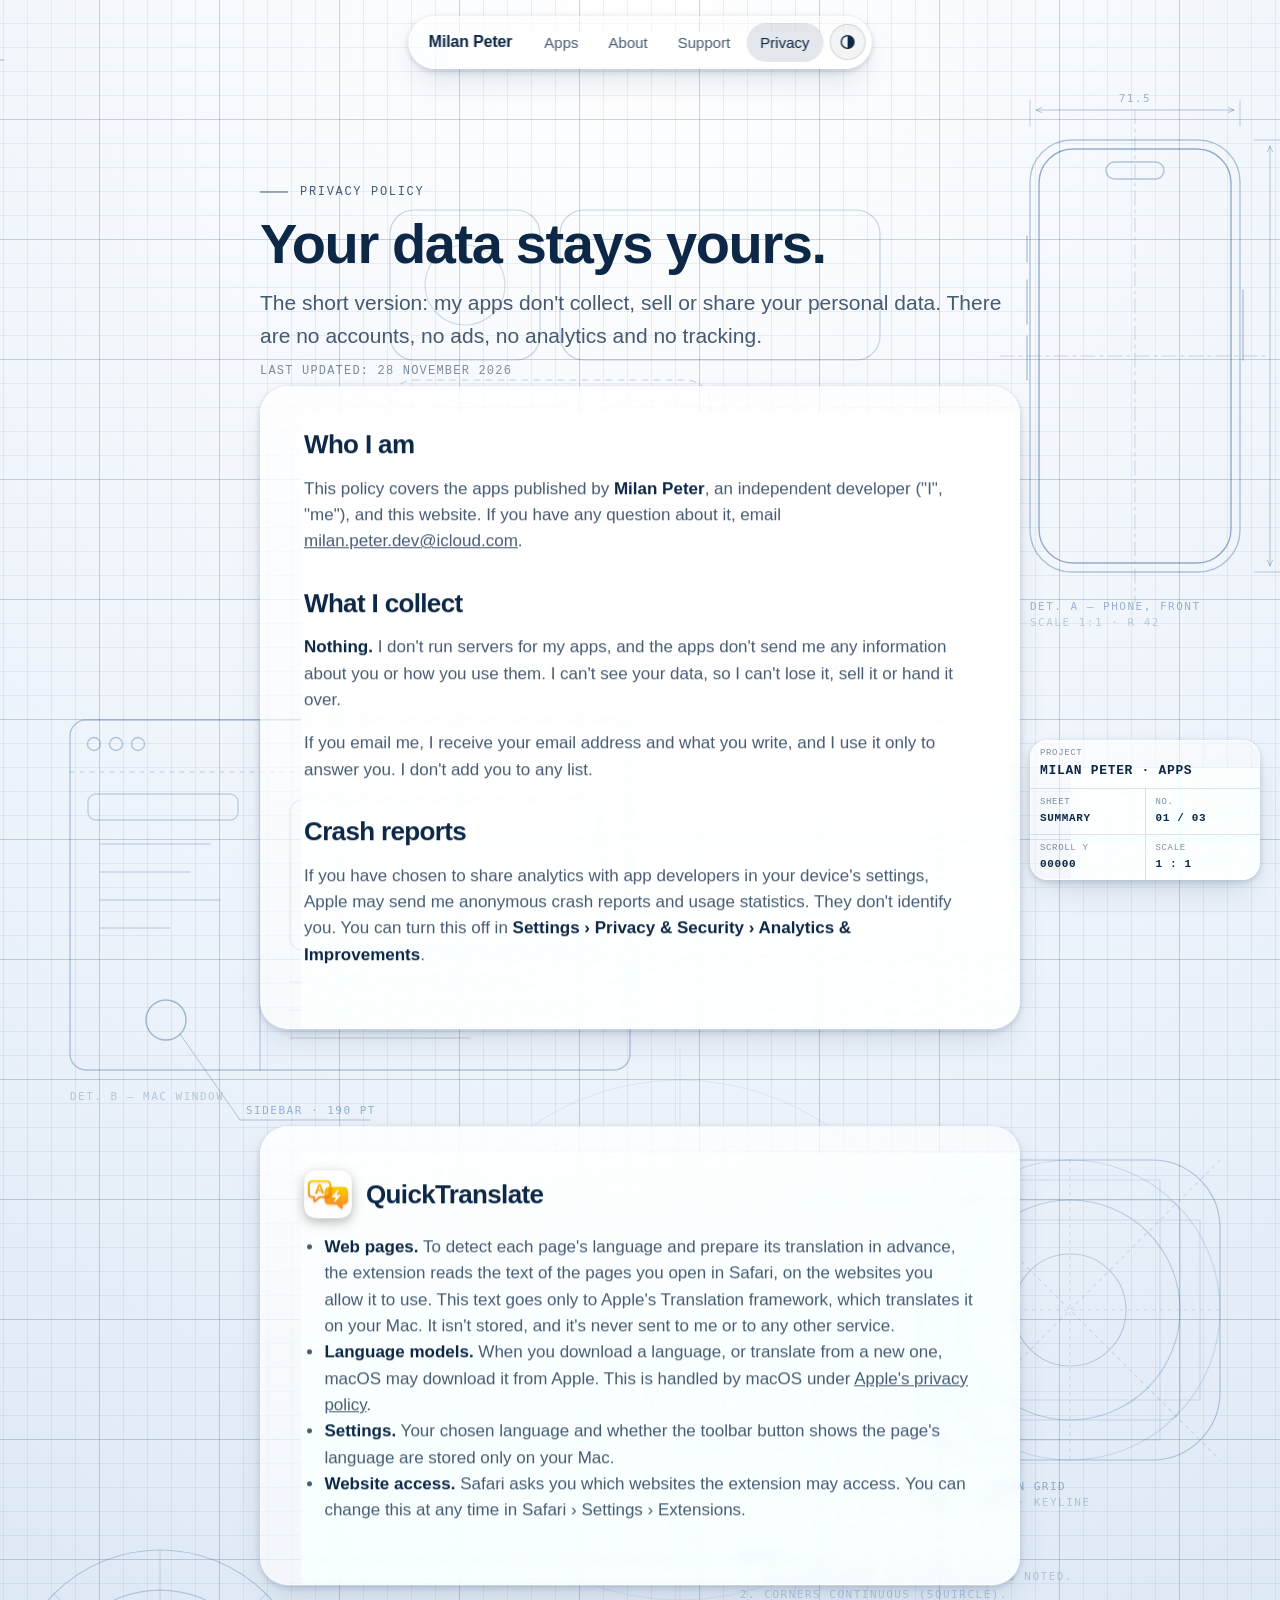
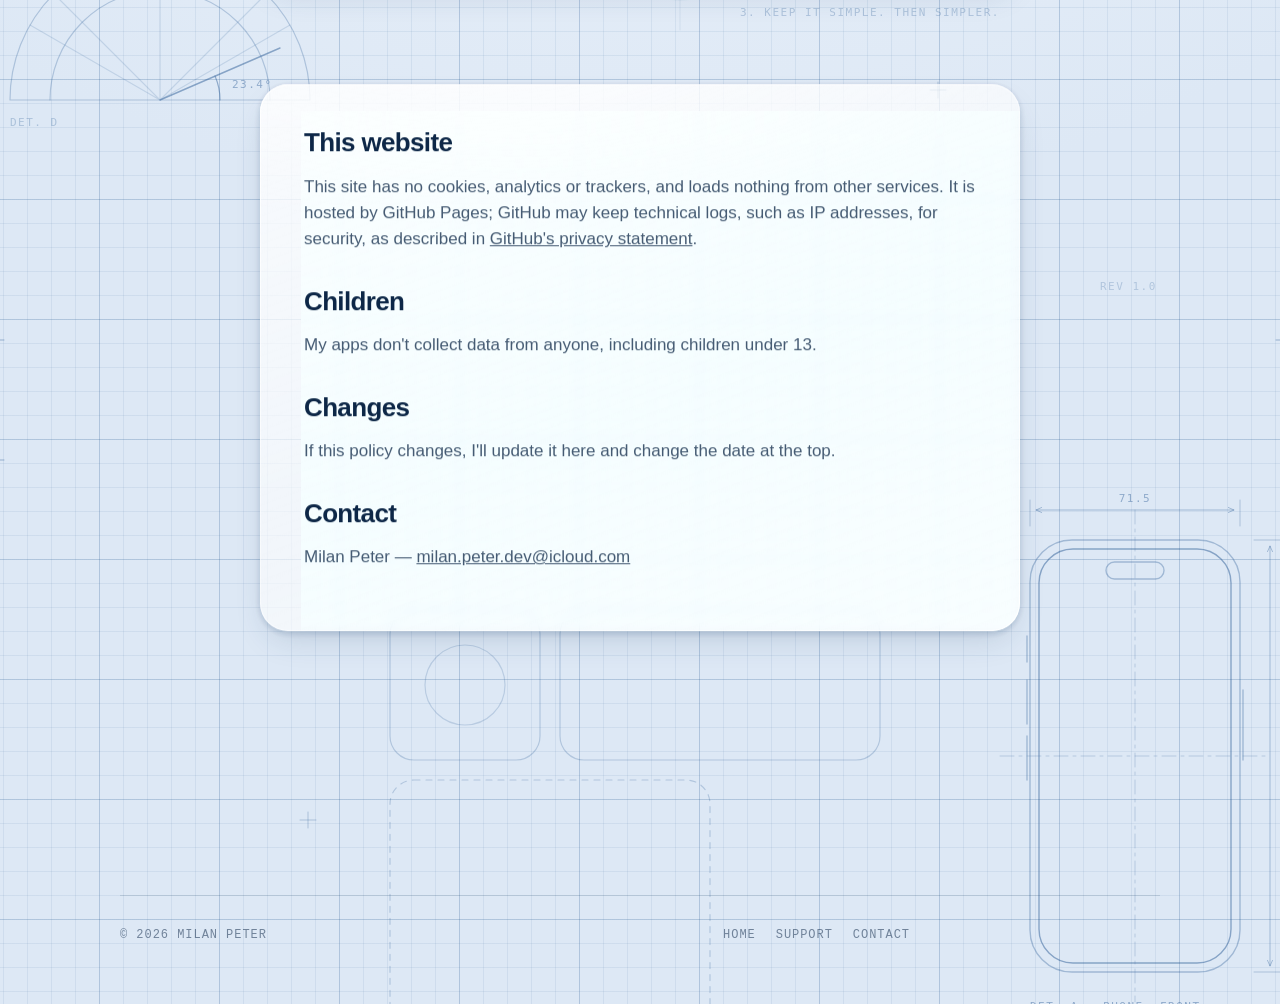
==== commit 5e2e664a: "QuickTranslate, light and dark icons, app detail panels - Rename OneClickTranslate to QuickTranslate" ====
--- a/privacy.html
+++ b/privacy.html
@@ -11,6 +11,9 @@
   <link rel="stylesheet" href="assets/style.css">
 </head>
 <body>
+
+  <!-- The paper past the page's edges, seen when you scroll a little too far -->
+  <div class="paper-under" aria-hidden="true"></div>
 
   <nav class="nav glass" aria-label="Main">
     <a class="brand" href="index.html">Milan Peter</a>
@@ -45,7 +48,7 @@
         <p class="eyebrow">Privacy Policy</p>
         <h1>Your data stays yours.</h1>
         <p class="lede">The short version: my apps don't collect, sell or share your personal data. There are no accounts, no ads, no analytics and no tracking.</p>
-        <p class="updated">Last updated: 21 November 2026</p>
+        <p class="updated">Last updated: 28 November 2026</p>
 
         <div class="panel glass">
           <h2>Who I am</h2>
@@ -60,16 +63,16 @@
         </div>
       </section>
 
-      <section id="oneclicktranslate" data-sheet="OneClickTranslate" style="padding-top:20px">
+      <section id="quicktranslate" data-sheet="QuickTranslate" style="padding-top:20px">
         <div class="panel glass">
           <div class="app-heading">
-            <img src="assets/icons/oneclicktranslate.png" alt="" width="48" height="48">
-            <h2 style="margin:0">OneClickTranslate</h2>
+            <span class="app-icon" style="--icon:48px"><img class="light" src="assets/icons/quicktranslate-light.png" alt="" width="48" height="48"><img class="dark" src="assets/icons/quicktranslate-dark.png" alt="" width="48" height="48"></span>
+            <h2 style="margin:0">QuickTranslate</h2>
           </div>
           <ul style="margin-top:16px">
-            <li><strong>Web pages.</strong> When you click the button, the extension reads the text of the current page so it can be translated. Translation is done on your Mac by Apple's built-in Translation framework. The text is not sent to me or to any other service.</li>
-            <li><strong>Language models.</strong> The first time you translate from a new language, macOS may download that language from Apple. This is handled by macOS under <a href="https://www.apple.com/legal/privacy/" rel="noopener">Apple's privacy policy</a>.</li>
-            <li><strong>Settings.</strong> Your chosen language and display options are stored only on your Mac.</li>
+            <li><strong>Web pages.</strong> To detect each page's language and prepare its translation in advance, the extension reads the text of the pages you open in Safari, on the websites you allow it to use. This text goes only to Apple's Translation framework, which translates it on your Mac. It isn't stored, and it's never sent to me or to any other service.</li>
+            <li><strong>Language models.</strong> When you download a language, or translate from a new one, macOS may download it from Apple. This is handled by macOS under <a href="https://www.apple.com/legal/privacy/" rel="noopener">Apple's privacy policy</a>.</li>
+            <li><strong>Settings.</strong> Your chosen language and whether the toolbar button shows the page's language are stored only on your Mac.</li>
             <li><strong>Website access.</strong> Safari asks you which websites the extension may access. You can change this at any time in Safari › Settings › Extensions.</li>
           </ul>
         </div>
--- a/assets/style.css
+++ b/assets/style.css
@@ -119,26 +119,18 @@
 
 * { box-sizing: border-box; }
 
-/* The paper: grid lines on the page itself, so it scrolls behind the fixed glass. */
+/* The paper, in three layers, back to front:
+   1. .paper-under: fixed, larger than the screen. Hidden behind the page,
+      it shows only when you scroll past the top or bottom (the bounce),
+      so the grid never ends in a plain color. site.js keeps its lines in
+      step with the page's.
+   2. body::before: the grid on the page itself, so it scrolls behind the fixed glass.
+   3. body::after: the technical drawings.
+   html keeps the plain paper color, for browsers that paint only a color there. */
 html {
   scroll-behavior: smooth;
   scroll-padding-top: 110px;
   background-color: var(--paper);
-  background-image:
-    linear-gradient(var(--line-major) 1px, transparent 1px),
-    linear-gradient(90deg, var(--line-major) 1px, transparent 1px),
-    linear-gradient(var(--line-minor) 1px, transparent 1px),
-    linear-gradient(90deg, var(--line-minor) 1px, transparent 1px),
-    radial-gradient(ellipse 120% 70% at 50% 0%, var(--paper-glow) 0%, var(--paper) 55%, var(--paper-edge) 100%);
-  background-size:
-    var(--major) var(--major),
-    var(--major) var(--major),
-    var(--minor) var(--minor),
-    var(--minor) var(--minor),
-    100% 100%;
-  background-position: center -1px, calc(50% - 1px) 0, center -1px, calc(50% - 1px) 0, 0 0;
-  background-repeat: repeat, repeat, repeat, repeat, no-repeat;
-  transition: background-color .4s;
 }
 @media (prefers-reduced-motion: reduce) { html { scroll-behavior: auto; } }
 
@@ -154,9 +146,70 @@
   overflow-x: hidden;
 }
 
+.paper-under,
+body::before {
+  background-color: var(--paper);
+  background-size:
+    var(--major) var(--major),
+    var(--major) var(--major),
+    var(--minor) var(--minor),
+    var(--minor) var(--minor),
+    100% 100%;
+  background-repeat: repeat, repeat, repeat, repeat, no-repeat;
+  pointer-events: none;
+  transition: background-color .4s;
+}
+
+.paper-under {
+  position: fixed;
+  left: 0;
+  right: 0;
+  top: -50vh;
+  height: 200vh;   /* the screen, and half a screen above and below */
+  z-index: -3;
+  background-image:
+    linear-gradient(var(--line-major) 1px, transparent 1px),
+    linear-gradient(90deg, var(--line-major) 1px, transparent 1px),
+    linear-gradient(var(--line-minor) 1px, transparent 1px),
+    linear-gradient(90deg, var(--line-minor) 1px, transparent 1px),
+    /* the glow at the top of the page, the darker edge at the bottom */
+    radial-gradient(ellipse 120% 30% at 50% 25%, var(--paper-glow) 0%, var(--paper) 55%, transparent 100%),
+    linear-gradient(var(--paper) 50%, var(--paper-edge) 75%);
+  background-size:
+    var(--major) var(--major),
+    var(--major) var(--major),
+    var(--minor) var(--minor),
+    var(--minor) var(--minor),
+    100% 100%,
+    100% 100%;
+  background-repeat: repeat, repeat, repeat, repeat, no-repeat, no-repeat;
+  /* --sy: how far the page is scrolled, modulo one major square (set by site.js) */
+  background-position:
+    center calc(50vh - 1px - var(--sy, 0px)),
+    calc(50% - 1px) 0,
+    center calc(50vh - 1px - var(--sy, 0px)),
+    calc(50% - 1px) 0,
+    0 0,
+    0 0;
+}
+
+body::before {
+  content: "";
+  position: absolute;
+  inset: 0;
+  z-index: -2;
+  background-image:
+    linear-gradient(var(--line-major) 1px, transparent 1px),
+    linear-gradient(90deg, var(--line-major) 1px, transparent 1px),
+    linear-gradient(var(--line-minor) 1px, transparent 1px),
+    linear-gradient(90deg, var(--line-minor) 1px, transparent 1px),
+    radial-gradient(ellipse 120% 70% at 50% 0%, var(--paper-glow) 0%, var(--paper) 55%, var(--paper-edge) 100%);
+  background-position: center -1px, calc(50% - 1px) 0, center -1px, calc(50% - 1px) 0, 0 0;
+}
+
 /* The technical drawings, one copy per appearance (same drawing, different ink).
    To change the drawing, edit both sheet-light.svg and sheet-dark.svg. */
-body::before {
+body::after {
   content: "";
   position: absolute;
   inset: 0;
@@ -166,9 +219,27 @@
   background: url("sheet-light.svg") center top / 1440px 2000px repeat-y;
 }
 @media (prefers-color-scheme: dark) {
-  :root:not([data-theme="light"]) body::before { background-image: url("sheet-dark.svg"); }
-}
-:root[data-theme="dark"] body::before { background-image: url("sheet-dark.svg"); }
+  :root:not([data-theme="light"]) body::after { background-image: url("sheet-dark.svg"); }
+}
+:root[data-theme="dark"] body::after { background-image: url("sheet-dark.svg"); }
+
+/* App icons: Light and Dark versions, shown with the page's appearance. */
+.app-icon {
+  --icon: 72px;
+  display: block;
+  flex: none;
+  width: var(--icon);
+  height: var(--icon);
+  filter: drop-shadow(0 calc(var(--icon) / 12) calc(var(--icon) / 8) rgba(0, 0, 0, 0.28));
+}
+.app-icon img { width: 100%; height: 100%; }
+.app-icon .dark { display: none; }
+@media (prefers-color-scheme: dark) {
+  :root:not([data-theme="light"]) .app-icon .light { display: none; }
+  :root:not([data-theme="light"]) .app-icon .dark { display: block; }
+}
+:root[data-theme="dark"] .app-icon .light { display: none; }
+:root[data-theme="dark"] .app-icon .dark { display: block; }
 
 a { color: inherit; }
 img { max-width: 100%; display: block; }
@@ -434,13 +505,27 @@
 .app-card { padding: 26px; display: flex; flex-direction: column; gap: 16px; min-height: 290px; }
 .app-card > * { position: relative; z-index: 2; }
 .app-card header { display: flex; align-items: center; gap: 16px; }
-.app-card .icon {
-  width: 72px;
-  height: 72px;
-  border-radius: 18px;
-  flex: none;
-  box-shadow: 0 8px 18px -6px rgba(0, 0, 0, 0.35);
-}
+
+/* A card with details opens its panel when clicked. */
+.app-card[data-detail] { cursor: pointer; }
+.app-card .more {
+  margin-left: auto;
+  display: inline-flex;
+  align-items: center;
+  gap: 4px;
+  padding: 6px 10px 6px 14px;
+  border: 0;
+  border-radius: 999px;
+  background: var(--chip-bg);
+  box-shadow: inset 0 0 0 1px var(--chip-border);
+  font-size: 14px;
+  font-weight: 600;
+  cursor: pointer;
+  transition: background-color .2s;
+}
+.app-card .more svg { width: 14px; height: 14px; transition: transform .2s; }
+.app-card[data-detail]:hover .more { background: var(--hover); }
+.app-card[data-detail]:hover .more svg { transform: translateX(2px); }
 .app-card .platform {
   font-family: var(--mono);
   font-size: 11px;
@@ -532,7 +617,140 @@
 .doc .panel, #about .panel, #contact .panel { --glass-blur: 14px; background-color: var(--reading-tint); }
 
 .app-heading { display: flex; align-items: center; gap: 14px; }
-.app-heading img { width: 48px; height: 48px; border-radius: 12px; flex: none; }
+
+/* ---------- Detail panel (an app's card, opened) ---------- */
+
+html.detail-open, html.detail-open body { overflow: hidden; }
+
+dialog.detail {
+  --glass-blur: 26px;
+  position: fixed;   /* .glass makes it relative; a panel stays on the screen */
+  inset: 0;
+  width: min(880px, 100% - 2 * var(--gutter));
+  max-width: none;
+  max-height: calc(100dvh - 2 * var(--gutter));
+  margin: auto;
+  padding: 0;
+  border: 0;
+  color: var(--ink);
+  background-color: var(--detail-tint);
+  overflow: hidden;
+}
+dialog.detail[open] { display: flex; flex-direction: column; animation: detail-in .34s cubic-bezier(.2, .8, .2, 1); }
+dialog.detail::backdrop {
+  background: rgba(10, 22, 40, 0.30);
+  -webkit-backdrop-filter: blur(4px);
+  backdrop-filter: blur(4px);
+  animation: detail-fade .3s ease;
+}
+@keyframes detail-in { from { opacity: 0; transform: translateY(18px) scale(.98); } }
+@keyframes detail-fade { from { opacity: 0; } }
+@media (prefers-reduced-motion: reduce) {
+  dialog.detail[open], dialog.detail::backdrop { animation: none; }
+}
+
+:root { --detail-tint: rgba(244, 248, 253, 0.90); }
+@media (prefers-color-scheme: dark) { :root:not([data-theme="light"]) { --detail-tint: rgba(22, 29, 39, 0.90); } }
+:root[data-theme="dark"] { --detail-tint: rgba(22, 29, 39, 0.90); }
+
+.detail-scroll {
+  position: relative;
+  z-index: 2;
+  overflow-y: auto;
+  overscroll-behavior: contain;
+  padding: clamp(24px, 4vw, 44px);
+}
+
+.detail-close-form { position: absolute; top: 14px; right: 14px; z-index: 3; margin: 0; }
+.detail-close {
+  display: grid;
+  place-items: center;
+  width: 36px;
+  height: 36px;
+  padding: 0;
+  border: 0;
+  border-radius: 50%;
+  background: var(--chip-bg);
+  box-shadow: inset 0 0 0 1px var(--chip-border);
+  cursor: pointer;
+  transition: background-color .2s;
+}
+.detail-close:hover { background: var(--hover); }
+.detail-close svg { width: 18px; height: 18px; }
+
+.detail-head { display: flex; align-items: center; gap: 22px; padding-right: 40px; }
+.detail-head .eyebrow { margin-bottom: 8px; }
+.detail-head h2 { margin: 0; }
+.detail-head .tagline { margin: 4px 0 12px; color: var(--ink-soft); font-size: 18px; }
+@media (max-width: 520px) { .detail-head { flex-direction: column; align-items: flex-start; gap: 16px; } }
+
+/* Screenshots: a row that swipes. Until there are pictures, empty drawing frames. */
+.shots {
+  display: grid;
+  grid-auto-flow: column;
+  grid-auto-columns: min(80%, 400px);
+  gap: 16px;
+  margin: 30px calc(-1 * clamp(24px, 4vw, 44px)) 0;
+  padding: 0 clamp(24px, 4vw, 44px) 8px;
+  overflow-x: auto;
+  scroll-snap-type: x mandatory;
+  scroll-padding: 0 clamp(24px, 4vw, 44px);
+  scrollbar-width: thin;
+}
+.shots.phone { grid-auto-columns: min(46%, 200px); }
+.shot { margin: 0; scroll-snap-align: start; }
+.shot img { width: 100%; border-radius: 14px; }
+.shot .frame {
+  aspect-ratio: 16 / 10;
+  display: grid;
+  place-items: center;
+  border: 1.5px dashed var(--draft-line);
+  border-radius: 14px;
+  background:
+    linear-gradient(to top right, transparent calc(50% - .6px), var(--draft-line) 50%, transparent calc(50% + .6px)),
+    linear-gradient(to bottom right, transparent calc(50% - .6px), var(--draft-line) 50%, transparent calc(50% + .6px)),
+    var(--chip-bg);
+}
+.shots.phone .frame { aspect-ratio: 9 / 19.5; border-radius: 24px; }
+.shot .frame span {
+  padding: 5px 10px;
+  border-radius: 999px;
+  background: var(--detail-tint);
+  font-family: var(--mono);
+  font-size: 10.5px;
+  letter-spacing: 0.1em;
+  text-transform: uppercase;
+  color: var(--ink-faint);
+}
+.shot figcaption { margin-top: 8px; font-size: 13px; color: var(--ink-faint); }
+
+.detail-lede { margin: 28px 0 0; font-size: clamp(18px, 2vw, 20px); color: var(--ink-soft); }
+
+.features {
+  display: grid;
+  grid-template-columns: repeat(2, minmax(0, 1fr));
+  gap: 22px 28px;
+  margin-top: 28px;
+}
+@media (max-width: 620px) { .features { grid-template-columns: 1fr; } }
+.features h3, .detail-note h3 { font-size: 17px; margin-bottom: 4px; }
+.features p, .detail-note p { margin: 0; font-size: 15px; color: var(--ink-soft); }
+
+.detail-note {
+  margin-top: 30px;
+  padding: 18px 20px;
+  border-radius: 18px;
+  background: var(--chip-bg);
+  box-shadow: inset 0 0 0 1px var(--chip-border);
+}
+
+dialog.detail .facts { margin-top: 26px; border-top: 1px solid var(--hair); }
+
+.detail-links { display: flex; flex-wrap: wrap; gap: 12px; margin-top: 26px; }
+
+@media (prefers-reduced-transparency: reduce) {
+  dialog.detail { background-color: var(--paper); }
+}
 
 /* ---------- Footer ---------- */
 
